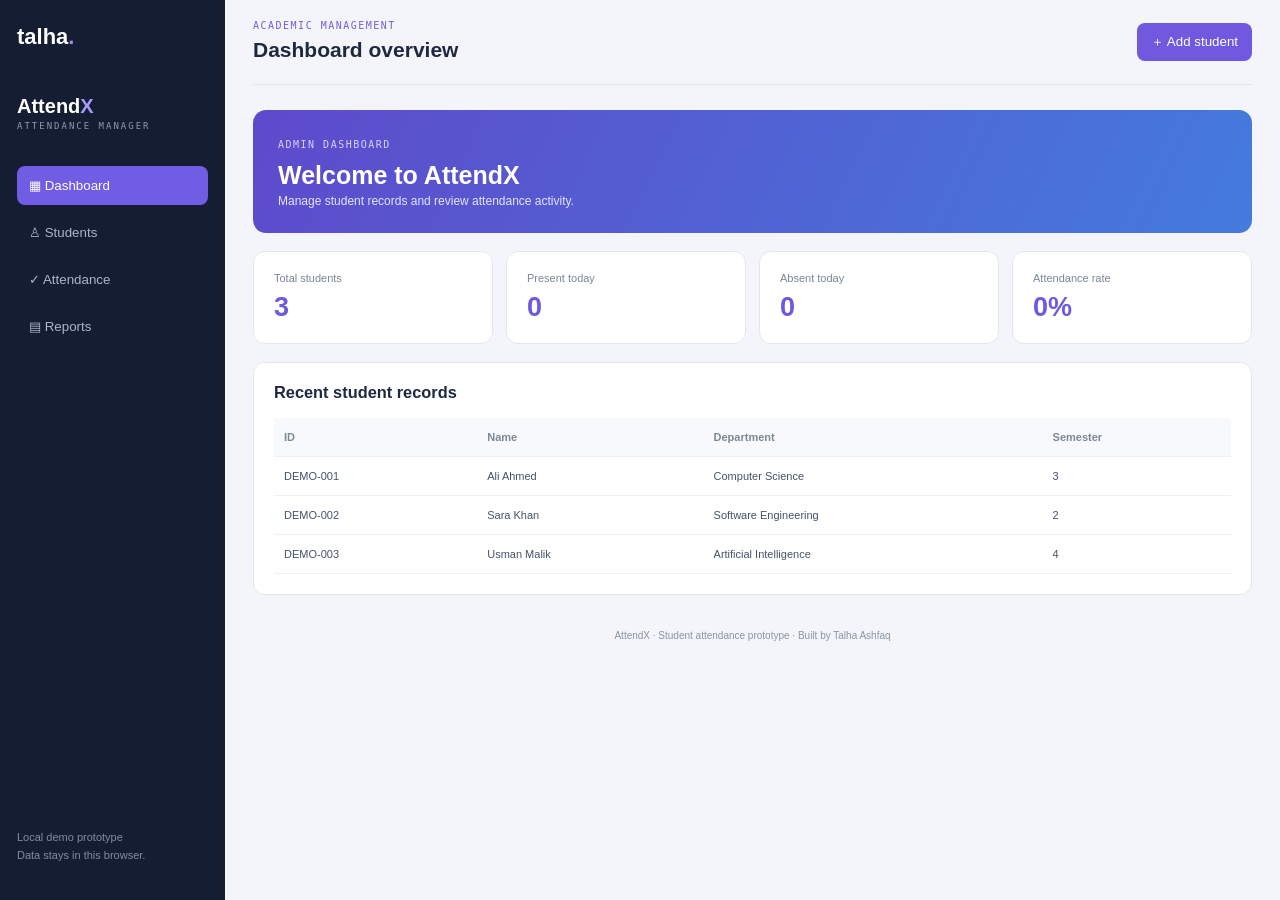
==== smart-attendance-system/index.html @ 29059a13 "Add files via upload" ====
<!doctype html><html lang="en"><head><meta charset="utf-8"><meta name="viewport" content="width=device-width,initial-scale=1"><title>AttendX | Talha Ashfaq</title><link rel="stylesheet" href="style.css"></head><body><div class="layout"><aside><a class="brand" href="../index.html">talha<span>.</span></a><h2>Attend<span>X</span></h2><small>ATTENDANCE MANAGER</small><nav><button class="active" data-view="dashboard">▦ Dashboard</button><button data-view="students">♙ Students</button><button data-view="attendance">✓ Attendance</button><button data-view="reports">▤ Reports</button></nav><p class="side-note">Local demo prototype<br>Data stays in this browser.</p></aside><main><header><div><small>ACADEMIC MANAGEMENT</small><h1 id="pageTitle">Dashboard overview</h1></div><button class="primary" id="addStudent">＋ Add student</button></header><section id="dashboard" class="view active"><div class="welcome"><small>ADMIN DASHBOARD</small><h2>Welcome to AttendX</h2><p>Manage student records and review attendance activity.</p></div><div class="stats"><article><small>Total students</small><b id="total">0</b></article><article><small>Present today</small><b id="present">0</b></article><article><small>Absent today</small><b id="absent">0</b></article><article><small>Attendance rate</small><b id="rate">0%</b></article></div><article class="panel"><h3>Recent student records</h3><div class="table-wrap"><table><thead><tr><th>ID</th><th>Name</th><th>Department</th><th>Semester</th></tr></thead><tbody id="recent"></tbody></table></div></article></section><section id="students" class="view"><article class="panel"><div class="panel-head"><h2>Students</h2><input id="search" placeholder="Search students..."></div><div class="table-wrap"><table><thead><tr><th>ID</th><th>Name</th><th>Email</th><th>Department</th><th>Semester</th><th>Actions</th></tr></thead><tbody id="studentRows"></tbody></table></div></article></section><section id="attendance" class="view"><article class="panel"><div class="panel-head"><div><h2>Daily attendance</h2><p class="muted">Choose status for each student, then save.</p></div><input type="date" id="dateInput"><button class="primary" id="saveAttendance">Save attendance</button></div><div class="table-wrap"><table><thead><tr><th>ID</th><th>Name</th><th>Status</th></tr></thead><tbody id="attendanceRows"></tbody></table></div></article></section><section id="reports" class="view"><article class="panel"><div class="panel-head"><h2>Attendance report</h2><button class="primary" id="export">Export CSV</button></div><div class="table-wrap"><table><thead><tr><th>ID</th><th>Name</th><th>Present</th><th>Absent</th><th>Late</th><th>Attendance</th></tr></thead><tbody id="reportRows"></tbody></table></div></article></section><footer>AttendX · Student attendance prototype · Built by Talha Ashfaq</footer></main></div><dialog id="studentDialog"><form id="studentForm"><h2 id="dialogTitle">Add student</h2><input type="hidden" id="originalId"><label>Student ID<input id="studentId" required maxlength="20"></label><label>Full name<input id="studentName" required maxlength="100"></label><label>Email<input id="studentEmail" type="email" required maxlength="150"></label><label>Department<select id="department"><option>Computer Science</option><option>Software Engineering</option><option>Artificial Intelligence</option><option>Data Science</option></select></label><label>Semester<select id="semester"><option>1</option><option>2</option><option>3</option><option>4</option><option>5</option><option>6</option><option>7</option><option>8</option></select></label><div class="dialog-actions"><button type="button" id="cancel">Cancel</button><button class="primary">Save</button></div></form></dialog><script src="script.js"></script></body></html>
---- smart-attendance-system/style.css ----
*{box-sizing:border-box}body{margin:0;background:#f3f5fa;color:#1e2940;font:14px Arial,sans-serif}.layout{min-height:100vh;display:flex}aside{width:225px;background:#151d32;color:#fff;padding:24px 17px;display:flex;flex-direction:column}.brand{font-weight:bold;font-size:22px;color:white;text-decoration:none}.brand span{color:#9e8cff}aside h2{margin:45px 0 0;font-size:20px}aside h2 span{color:#a99aff}aside>small{font:9px monospace;letter-spacing:2px;color:#8d9ab0;margin-top:3px}nav{display:grid;gap:8px;margin-top:35px}nav button{padding:12px;background:transparent;border:0;border-radius:8px;text-align:left;color:#aab6ca;cursor:pointer}nav button.active,nav button:hover{background:#715de3;color:white}.side-note{margin-top:auto;color:#7f8da4;font-size:11px;line-height:1.7}main{flex:1;min-width:0;padding:0 28px 25px}header{height:85px;display:flex;align-items:center;justify-content:space-between;border-bottom:1px solid #e0e5ed;margin-bottom:25px}header small{color:#725de0;font:10px monospace;letter-spacing:1.5px}header h1{font-size:21px;margin:6px 0}.primary{padding:10px 14px;background:#7059df;color:white;border:0;border-radius:8px;cursor:pointer}.primary:hover{background:#5540c4}.welcome{padding:25px;border-radius:13px;background:linear-gradient(115deg,#5e4acb,#447bdc);color:white}.welcome small{color:#d9d2ff;font:10px monospace;letter-spacing:1.5px}.welcome h2{margin:10px 0 4px;font-size:25px}.welcome p{margin:0;color:#e3e5ff;font-size:12px}.stats{display:grid;grid-template-columns:repeat(4,1fr);gap:13px;margin:18px 0}.stats article,.panel{background:#fff;border:1px solid #e2e7ef;border-radius:12px;padding:20px}.stats small{display:block;color:#78869a;font-size:11px}.stats b{display:block;font-size:27px;margin-top:8px;color:#7059df}.panel h3,.panel h2{margin:0 0 16px}.view{display:none}.view.active{display:block}.panel{margin-bottom:15px}.panel-head{display:flex;justify-content:space-between;align-items:center;gap:12px;margin-bottom:12px}.panel-head h2{margin:0}.panel-head p{margin:6px 0}.muted{color:#7d899b;font-size:11px}.panel input,.panel select{padding:9px;border:1px solid #dbe2ec;border-radius:7px}.table-wrap{overflow:auto}table{width:100%;border-collapse:collapse;min-width:570px}th,td{text-align:left;padding:13px 10px;border-bottom:1px solid #edf0f5;font-size:11px}th{color:#7c8798;background:#f8f9fc}td{color:#45536a}.actions button{margin-right:5px;padding:5px 8px;border:1px solid #dfe3ed;background:white;border-radius:5px;color:#6350ce;cursor:pointer}.actions .delete{color:#c64f62}.status{padding:6px;border:1px solid #dbe2ec;border-radius:6px}.empty{text-align:center;color:#8490a0;padding:25px}footer{text-align:center;color:#8994a5;font-size:10px;padding:20px}dialog{border:0;border-radius:14px;padding:25px;width:min(430px,calc(100% - 30px));box-shadow:0 25px 80px #1115}dialog::backdrop{background:#10182b99;backdrop-filter:blur(3px)}dialog form{display:grid;gap:12px}dialog h2{margin:0 0 5px}dialog label{display:grid;gap:6px;font-size:11px}dialog input,dialog select{padding:10px;border:1px solid #dbe2ec;border-radius:7px}.dialog-actions{display:flex;justify-content:flex-end;gap:9px;margin-top:8px}.dialog-actions button{padding:10px 14px;border:1px solid #dbe2ec;border-radius:7px;background:white;cursor:pointer}.dialog-actions .primary{background:#7059df;color:white;border:0}@media(max-width:800px){.stats{grid-template-columns:1fr 1fr}}@media(max-width:600px){.layout{display:block}aside{width:100%;padding:14px;display:block}aside h2{margin:15px 0 0}nav{display:flex;flex-wrap:wrap;margin-top:15px}nav button{flex:1;text-align:center;padding:9px 4px;font-size:11px}.side-note{display:none}main{padding:0 13px 20px}header{height:75px}.stats{gap:8px}.stats article{padding:14px}.stats b{font-size:22px}.panel{padding:14px}.panel-head{align-items:flex-start;flex-wrap:wrap}}
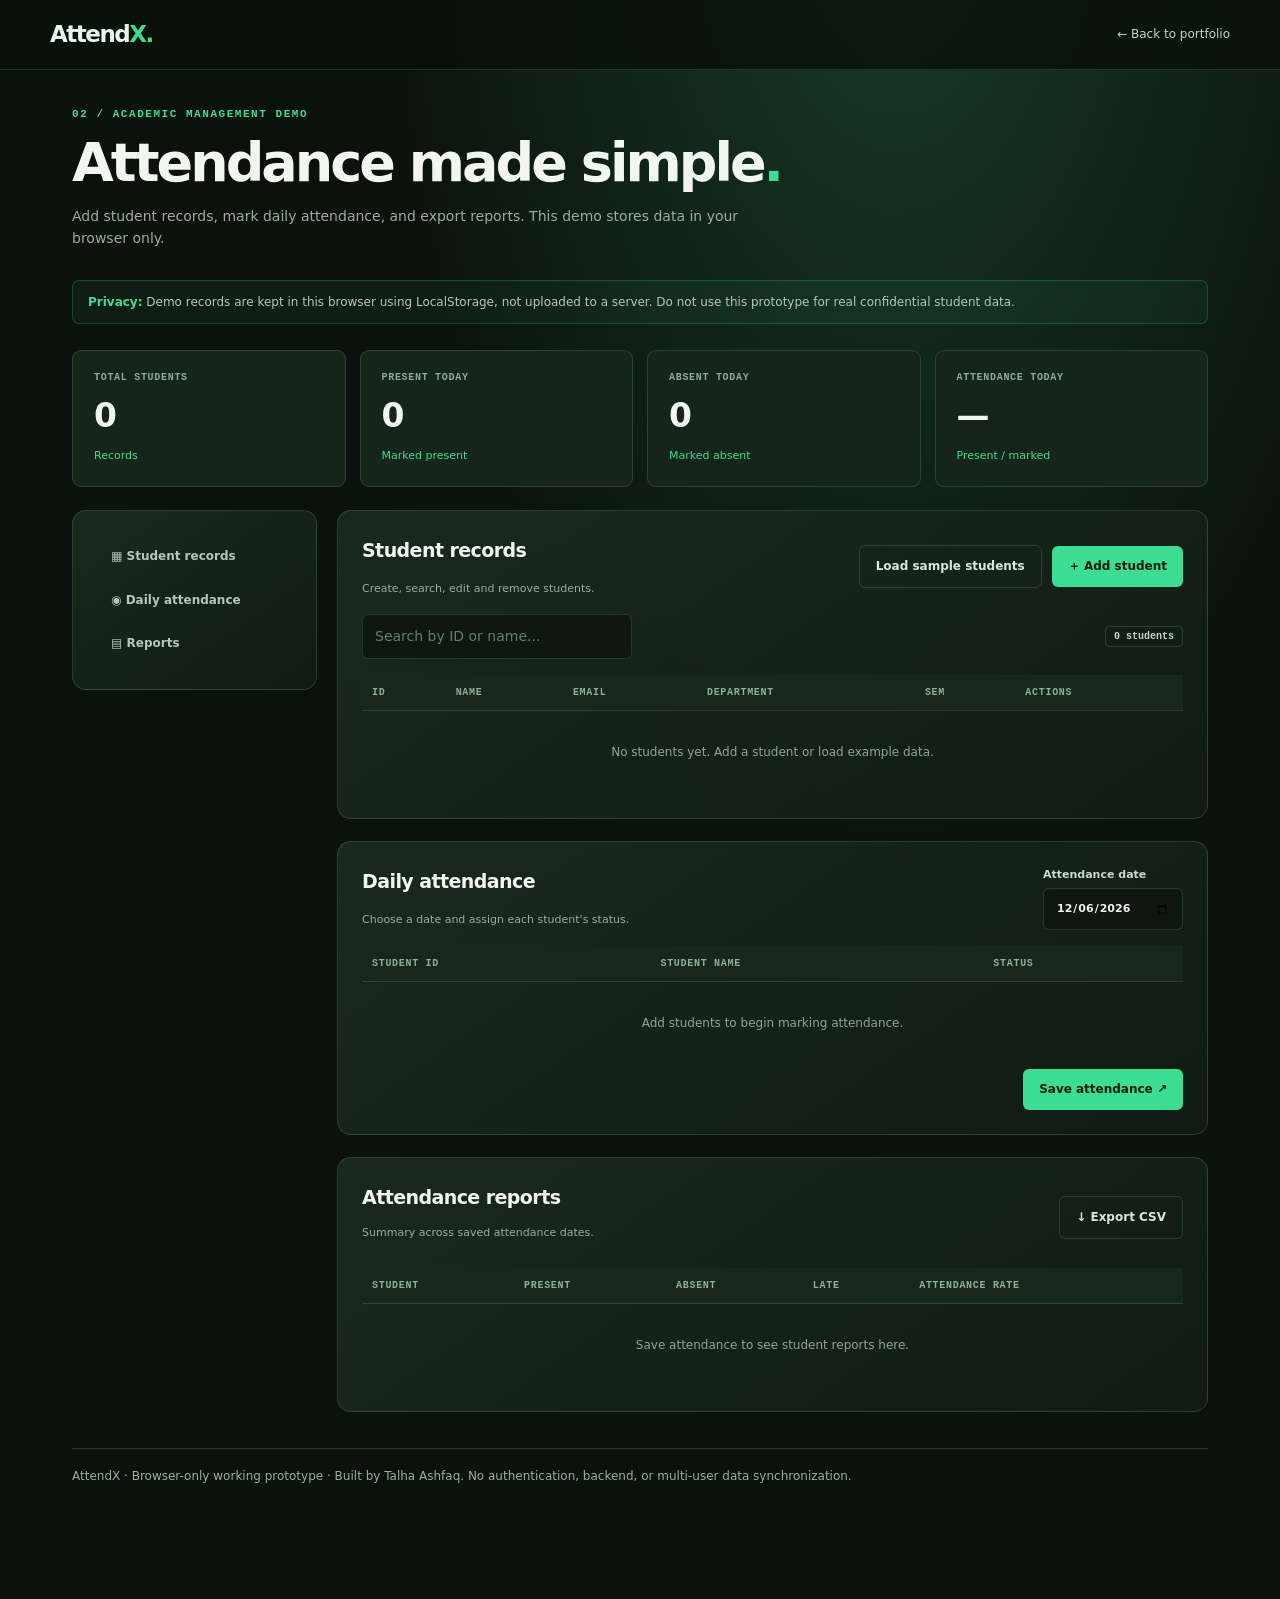
==== commit b8c0bbc0: "Add files via upload" ====
--- a/smart-attendance-system/index.html
+++ b/smart-attendance-system/index.html
@@ -1 +1,3 @@
-<!doctype html><html lang="en"><head><meta charset="utf-8"><meta name="viewport" content="width=device-width,initial-scale=1"><title>AttendX | Talha Ashfaq</title><link rel="stylesheet" href="style.css"></head><body><div class="layout"><aside><a class="brand" href="../index.html">talha<span>.</span></a><h2>Attend<span>X</span></h2><small>ATTENDANCE MANAGER</small><nav><button class="active" data-view="dashboard">▦ Dashboard</button><button data-view="students">♙ Students</button><button data-view="attendance">✓ Attendance</button><button data-view="reports">▤ Reports</button></nav><p class="side-note">Local demo prototype<br>Data stays in this browser.</p></aside><main><header><div><small>ACADEMIC MANAGEMENT</small><h1 id="pageTitle">Dashboard overview</h1></div><button class="primary" id="addStudent">＋ Add student</button></header><section id="dashboard" class="view active"><div class="welcome"><small>ADMIN DASHBOARD</small><h2>Welcome to AttendX</h2><p>Manage student records and review attendance activity.</p></div><div class="stats"><article><small>Total students</small><b id="total">0</b></article><article><small>Present today</small><b id="present">0</b></article><article><small>Absent today</small><b id="absent">0</b></article><article><small>Attendance rate</small><b id="rate">0%</b></article></div><article class="panel"><h3>Recent student records</h3><div class="table-wrap"><table><thead><tr><th>ID</th><th>Name</th><th>Department</th><th>Semester</th></tr></thead><tbody id="recent"></tbody></table></div></article></section><section id="students" class="view"><article class="panel"><div class="panel-head"><h2>Students</h2><input id="search" placeholder="Search students..."></div><div class="table-wrap"><table><thead><tr><th>ID</th><th>Name</th><th>Email</th><th>Department</th><th>Semester</th><th>Actions</th></tr></thead><tbody id="studentRows"></tbody></table></div></article></section><section id="attendance" class="view"><article class="panel"><div class="panel-head"><div><h2>Daily attendance</h2><p class="muted">Choose status for each student, then save.</p></div><input type="date" id="dateInput"><button class="primary" id="saveAttendance">Save attendance</button></div><div class="table-wrap"><table><thead><tr><th>ID</th><th>Name</th><th>Status</th></tr></thead><tbody id="attendanceRows"></tbody></table></div></article></section><section id="reports" class="view"><article class="panel"><div class="panel-head"><h2>Attendance report</h2><button class="primary" id="export">Export CSV</button></div><div class="table-wrap"><table><thead><tr><th>ID</th><th>Name</th><th>Present</th><th>Absent</th><th>Late</th><th>Attendance</th></tr></thead><tbody id="reportRows"></tbody></table></div></article></section><footer>AttendX · Student attendance prototype · Built by Talha Ashfaq</footer></main></div><dialog id="studentDialog"><form id="studentForm"><h2 id="dialogTitle">Add student</h2><input type="hidden" id="originalId"><label>Student ID<input id="studentId" required maxlength="20"></label><label>Full name<input id="studentName" required maxlength="100"></label><label>Email<input id="studentEmail" type="email" required maxlength="150"></label><label>Department<select id="department"><option>Computer Science</option><option>Software Engineering</option><option>Artificial Intelligence</option><option>Data Science</option></select></label><label>Semester<select id="semester"><option>1</option><option>2</option><option>3</option><option>4</option><option>5</option><option>6</option><option>7</option><option>8</option></select></label><div class="dialog-actions"><button type="button" id="cancel">Cancel</button><button class="primary">Save</button></div></form></dialog><script src="script.js"></script></body></html>
+<!doctype html><html lang="en"><head><meta charset="utf-8"><meta name="viewport" content="width=device-width,initial-scale=1"><meta name="theme-color" content="#0b110d"><title>AttendX · Attendance Demo | Talha Ashfaq</title><link rel="stylesheet" href="../assets/demo.css"><style>
+.dashboard-metrics{display:grid;grid-template-columns:repeat(4,1fr);gap:14px;margin-bottom:23px}.metric{border:1px solid var(--line);border-radius:9px;background:#16251a;padding:21px}.metric small{display:block;color:#8eac94;letter-spacing:.07em;font:700 10px Consolas,monospace}.metric strong{display:block;font-size:33px;letter-spacing:-.05em;margin-top:7px}.metric em{font-size:11px;color:var(--green);font-style:normal}.layout{display:grid;grid-template-columns:245px 1fr;gap:20px}.side{align-self:start;position:sticky;top:15px}.side a{display:block;color:#b5c7b9;padding:12px 14px;border-radius:6px;font-weight:600;font-size:12px}.side a:hover{background:#203524;color:var(--green);text-decoration:none}.workspace{display:grid;gap:22px;min-width:0}.workspace .panel{scroll-margin-top:20px}.toolbar{display:flex;justify-content:space-between;align-items:center;gap:12px;flex-wrap:wrap;margin-bottom:16px}.toolbar .input{max-width:270px}.actions{display:flex;gap:6px;white-space:nowrap}.actions button{font-size:10px;padding:5px 7px}.attendance-control{min-width:110px;background:#111c14;border:1px solid var(--line);color:#def2e2;padding:7px;border-radius:5px}.empty{font-size:12px;color:#8ea693;padding:20px;text-align:center}.form-wrap{padding:19px;background:#132117;border:1px solid var(--line);border-radius:9px;margin:16px 0}.subrow{display:flex;justify-content:space-between;align-items:center;gap:8px;margin-bottom:13px}.subrow h3{margin:0}.report-legend{color:var(--muted);font-size:11px}@media(max-width:830px){.layout{grid-template-columns:1fr}.side{position:static;display:flex;gap:4px;overflow:auto}.side a{white-space:nowrap;padding:8px 10px}.dashboard-metrics{grid-template-columns:repeat(2,1fr)}}@media(max-width:450px){.metric{padding:14px}.metric strong{font-size:26px}.dashboard-metrics{gap:8px}.toolbar .input{max-width:none}}
+</style></head><body><header class="topbar"><a class="wordmark" href="../index.html#projects">Attend<span>X.</span></a><a class="back" href="../index.html#projects">← Back to portfolio</a></header><main class="app-wrap"><p class="eyebrow">02 / ACADEMIC MANAGEMENT DEMO</p><h1 class="page-title">Attendance made simple<span style="color:var(--green)">.</span></h1><p class="page-description">Add student records, mark daily attendance, and export reports. This demo stores data in your browser only.</p><p class="notice" style="margin-bottom:26px"><strong>Privacy:</strong> Demo records are kept in this browser using LocalStorage, not uploaded to a server. Do not use this prototype for real confidential student data.</p><div class="dashboard-metrics"><div class="metric"><small>TOTAL STUDENTS</small><strong id="total">0</strong><em>Records</em></div><div class="metric"><small>PRESENT TODAY</small><strong id="present">0</strong><em>Marked present</em></div><div class="metric"><small>ABSENT TODAY</small><strong id="absent">0</strong><em>Marked absent</em></div><div class="metric"><small>ATTENDANCE TODAY</small><strong id="rate">—</strong><em>Present / marked</em></div></div><div class="layout"><aside class="side panel" aria-label="Dashboard navigation"><a href="#students">▦ Student records</a><a href="#attendance">◉ Daily attendance</a><a href="#reports">▤ Reports</a></aside><div class="workspace"><section id="students" class="panel"><div class="toolbar"><div><h2 class="subhead">Student records</h2><span class="muted small">Create, search, edit and remove students.</span></div><div class="row"><button class="btn btn-outline" type="button" id="sample">Load sample students</button><button class="btn" type="button" id="add">＋ Add student</button></div></div><form id="student-form" class="form-wrap hide"><div class="subrow"><h3 class="subhead" id="form-title">Add a student</h3><button class="btn btn-outline" type="button" id="cancel">Cancel</button></div><div class="fields"><div><label for="sid">Student ID *</label><input id="sid" class="input" maxlength="24" required></div><div><label for="sname">Full name *</label><input id="sname" class="input" maxlength="90" required></div><div><label for="semail">Email</label><input id="semail" class="input" type="email" maxlength="150"></div><div><label for="dept">Department</label><input id="dept" class="input" maxlength="75" placeholder="Computer Science"></div><div><label for="semester">Semester</label><select id="semester" class="input"><option value="1">1</option><option value="2">2</option><option value="3">3</option><option value="4">4</option><option value="5">5</option><option value="6">6</option><option value="7">7</option><option value="8">8</option></select></div><div style="align-self:end"><button class="btn" type="submit" style="width:100%">Save student</button></div></div></form><div class="toolbar"><input id="search" class="input" type="search" placeholder="Search by ID or name..." aria-label="Search students"><span class="tag" id="count">0 students</span></div><div class="table-wrap"><table><thead><tr><th>ID</th><th>NAME</th><th>EMAIL</th><th>DEPARTMENT</th><th>SEM</th><th>ACTIONS</th></tr></thead><tbody id="student-rows"></tbody></table></div><p id="empty-students" class="empty">No students yet. Add a student or load example data.</p></section><section id="attendance" class="panel"><div class="toolbar"><div><h2 class="subhead">Daily attendance</h2><span class="muted small">Choose a date and assign each student's status.</span></div><label style="margin:0">Attendance date<input type="date" id="date" class="input" style="width:auto;margin-top:5px"></label></div><div class="table-wrap"><table><thead><tr><th>STUDENT ID</th><th>STUDENT NAME</th><th>STATUS</th></tr></thead><tbody id="attendance-rows"></tbody></table></div><p id="empty-attendance" class="empty">Add students to begin marking attendance.</p><div class="row" style="justify-content:end;margin-top:16px"><span class="small muted" id="save-state" role="status"></span><button type="button" class="btn" id="save-attendance">Save attendance ↗</button></div></section><section id="reports" class="panel"><div class="toolbar"><div><h2 class="subhead">Attendance reports</h2><p class="report-legend">Summary across saved attendance dates.</p></div><button id="export" class="btn btn-outline" type="button">↓ Export CSV</button></div><div class="table-wrap"><table><thead><tr><th>STUDENT</th><th>PRESENT</th><th>ABSENT</th><th>LATE</th><th>ATTENDANCE RATE</th></tr></thead><tbody id="report-rows"></tbody></table></div><p id="empty-reports" class="empty">Save attendance to see student reports here.</p></section></div></div><p class="page-end">AttendX · Browser-only working prototype · Built by Talha Ashfaq. No authentication, backend, or multi-user data synchronization.</p></main><script src="app.js" defer></script></body></html>
--- a/assets/demo.css
+++ b/assets/demo.css
@@ -0,0 +1 @@
+:root{--bg:#0b110d;--panel:#141f17;--panel2:#1a291f;--line:rgba(144,210,161,.18);--green:#3cdd92;--text:#f1f7f0;--muted:#9bad9f}*{box-sizing:border-box}body{margin:0;background:radial-gradient(ellipse at 70% -10%,#183c28 0,#0b110d 42%);color:var(--text);font:14px/1.6 system-ui,'Segoe UI',sans-serif;min-height:100vh}button,input,textarea,select{font:inherit}button{cursor:pointer}button:disabled{cursor:not-allowed;opacity:.4}a{color:var(--green);text-decoration:none}a:hover{text-decoration:underline}.topbar{height:70px;border-bottom:1px solid var(--line);display:flex;align-items:center;justify-content:space-between;padding:0 max(22px,calc((100vw - 1180px)/2));gap:12px;background:rgba(9,17,11,.85)}.wordmark{font-size:23px;font-weight:800;letter-spacing:-.065em;color:#eaf6ec}.wordmark span{color:var(--green)}.topbar a.back{font-size:12px;color:#c3d5c6}.app-wrap{max-width:1180px;margin:0 auto;padding:36px 22px 100px}.eyebrow{font:700 11px/1.5 Consolas,monospace;letter-spacing:.14em;color:var(--green);margin:0 0 10px}.page-title{font-size:clamp(31px,4.8vw,54px);font-weight:730;letter-spacing:-.055em;line-height:1.12;margin:0 0 12px}.page-description{color:var(--muted);max-width:710px;margin:0 0 30px}.panel{padding:24px;border:1px solid var(--line);background:linear-gradient(145deg,rgba(27,44,32,.9),rgba(17,27,20,.93));border-radius:14px}.btn{border:0;background:var(--green);color:#091c10;padding:11px 16px;border-radius:6px;font-size:12px;font-weight:750;display:inline-flex;align-items:center;justify-content:center;gap:8px}.btn:hover{background:#77ebb0}.btn-outline{background:transparent;color:#d6e8da;border:1px solid var(--line)}.btn-outline:hover{border-color:var(--green);background:rgba(60,221,146,.08)}.btn-danger{background:#422421;color:#ffb4a6;border:1px solid #77463b}.btn-danger:hover{background:#6b302a}.muted{color:var(--muted)}.notice{border:1px solid rgba(60,221,146,.22);background:rgba(60,221,146,.055);padding:11px 15px;border-radius:7px;color:#b2c9b8;font-size:12px;line-height:1.7}.notice strong{color:var(--green)}.stack{display:grid;gap:18px}.row{display:flex;align-items:center;gap:10px;flex-wrap:wrap}.between{display:flex;align-items:center;justify-content:space-between;gap:14px}.input,textarea,select{display:block;border:1px solid var(--line);border-radius:6px;background:#0d1710;color:var(--text);padding:10px 12px;width:100%;outline:0}input:focus,textarea:focus,select:focus{border-color:var(--green)}input::placeholder,textarea::placeholder{color:#647e6b}label{display:block;font-size:11px;font-weight:750;margin-bottom:6px;color:#cadacc}.fields{display:grid;grid-template-columns:repeat(2,1fr);gap:15px}.fields .full{grid-column:1/-1}.table-wrap{width:100%;overflow-x:auto}table{border-collapse:collapse;width:100%;min-width:550px;font-size:12px}th{text-align:left;font:700 10px Consolas,monospace;letter-spacing:.07em;color:#8faf97;background:#17271b}th,td{border-bottom:1px solid var(--line);padding:12px 10px}tbody tr:hover{background:rgba(60,221,146,.04)}.tag{border:1px solid var(--line);border-radius:4px;padding:4px 8px;display:inline-flex;font:600 10px Consolas,monospace;color:#c3d5c6}.tag.green{background:rgba(60,221,146,.08);color:var(--green);border-color:rgba(60,221,146,.2)}.hide{display:none!important}.subhead{font-size:19px;font-weight:720;letter-spacing:-.03em;margin:0 0 10px}.small{font-size:11px}.status{font:700 11px Consolas,monospace;color:var(--green)}.page-end{border-top:1px solid var(--line);padding-top:18px;margin-top:36px;font-size:12px;color:var(--muted)}@media(max-width:650px){.app-wrap{padding:25px 15px 70px}.topbar{padding-inline:15px}.panel{padding:18px}.fields{grid-template-columns:1fr}.fields .full{grid-column:auto}.between{align-items:start;flex-direction:column}.btn{min-height:40px}}
